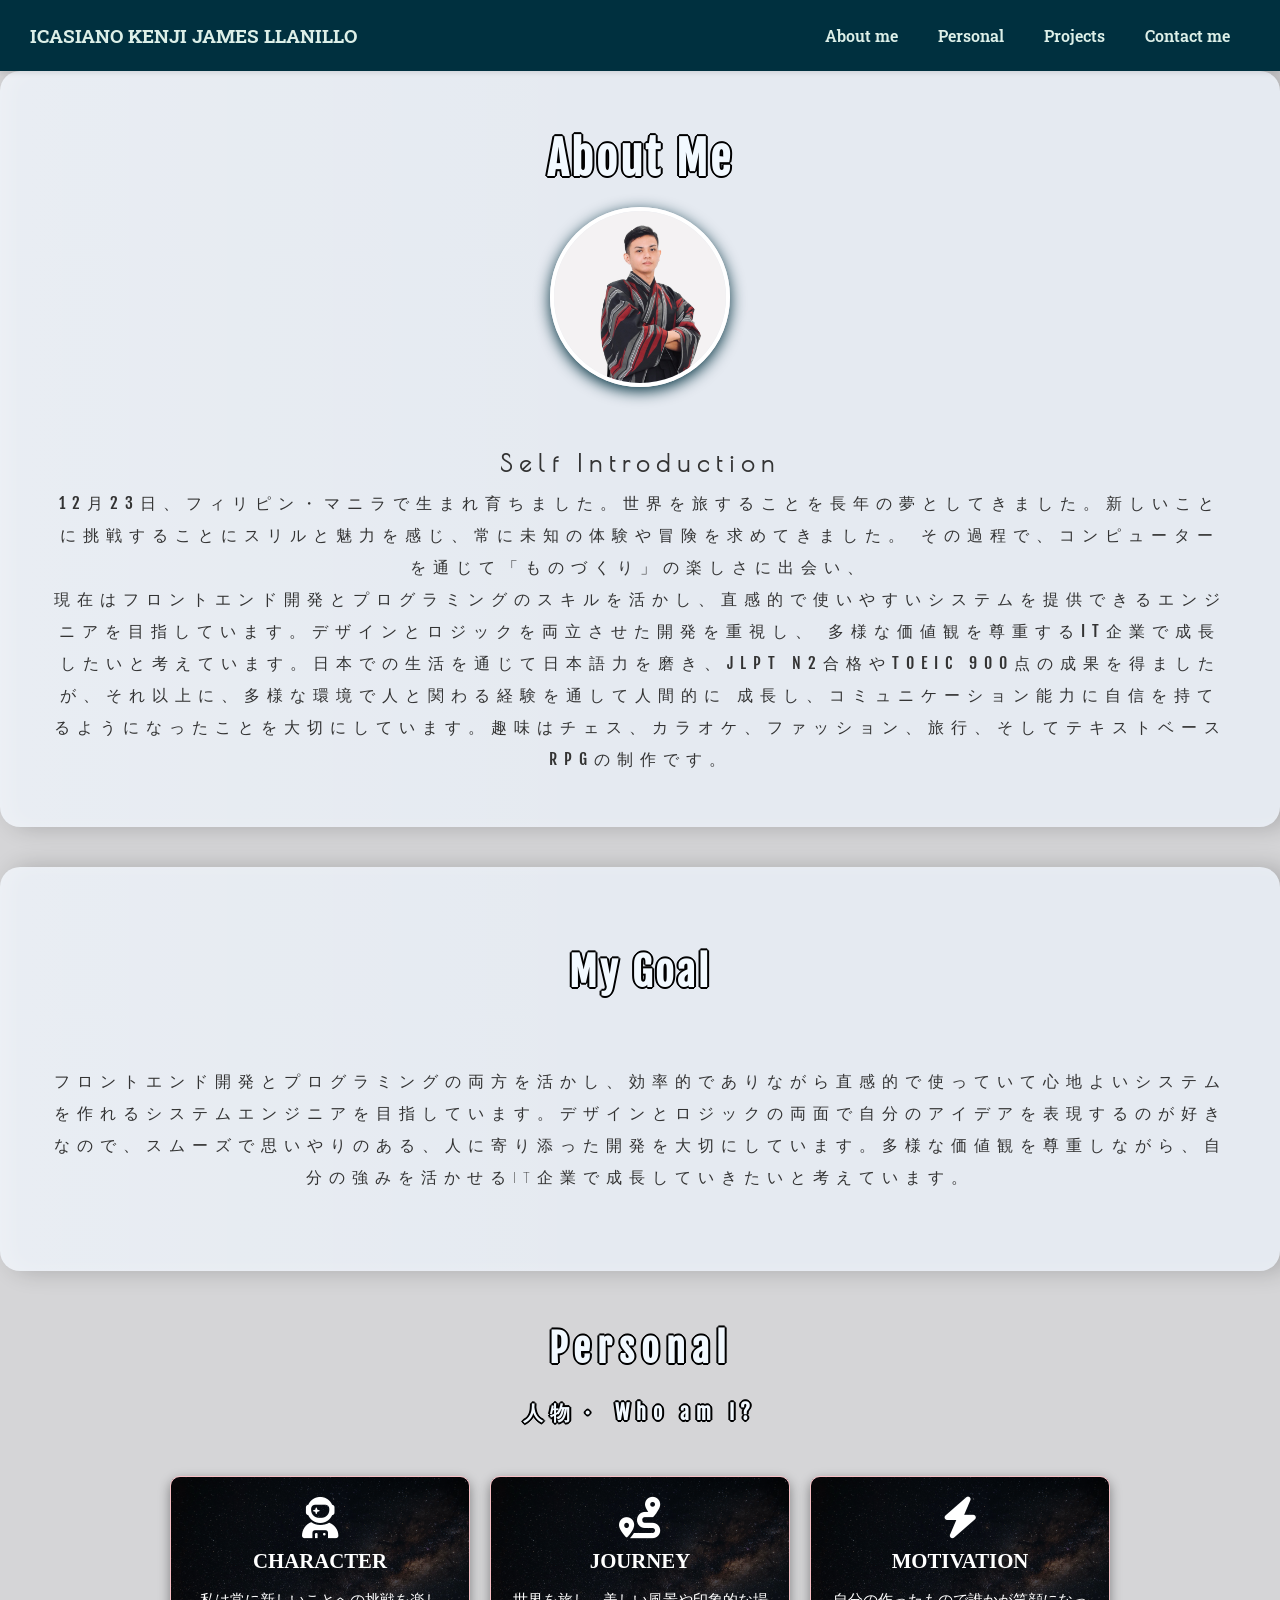
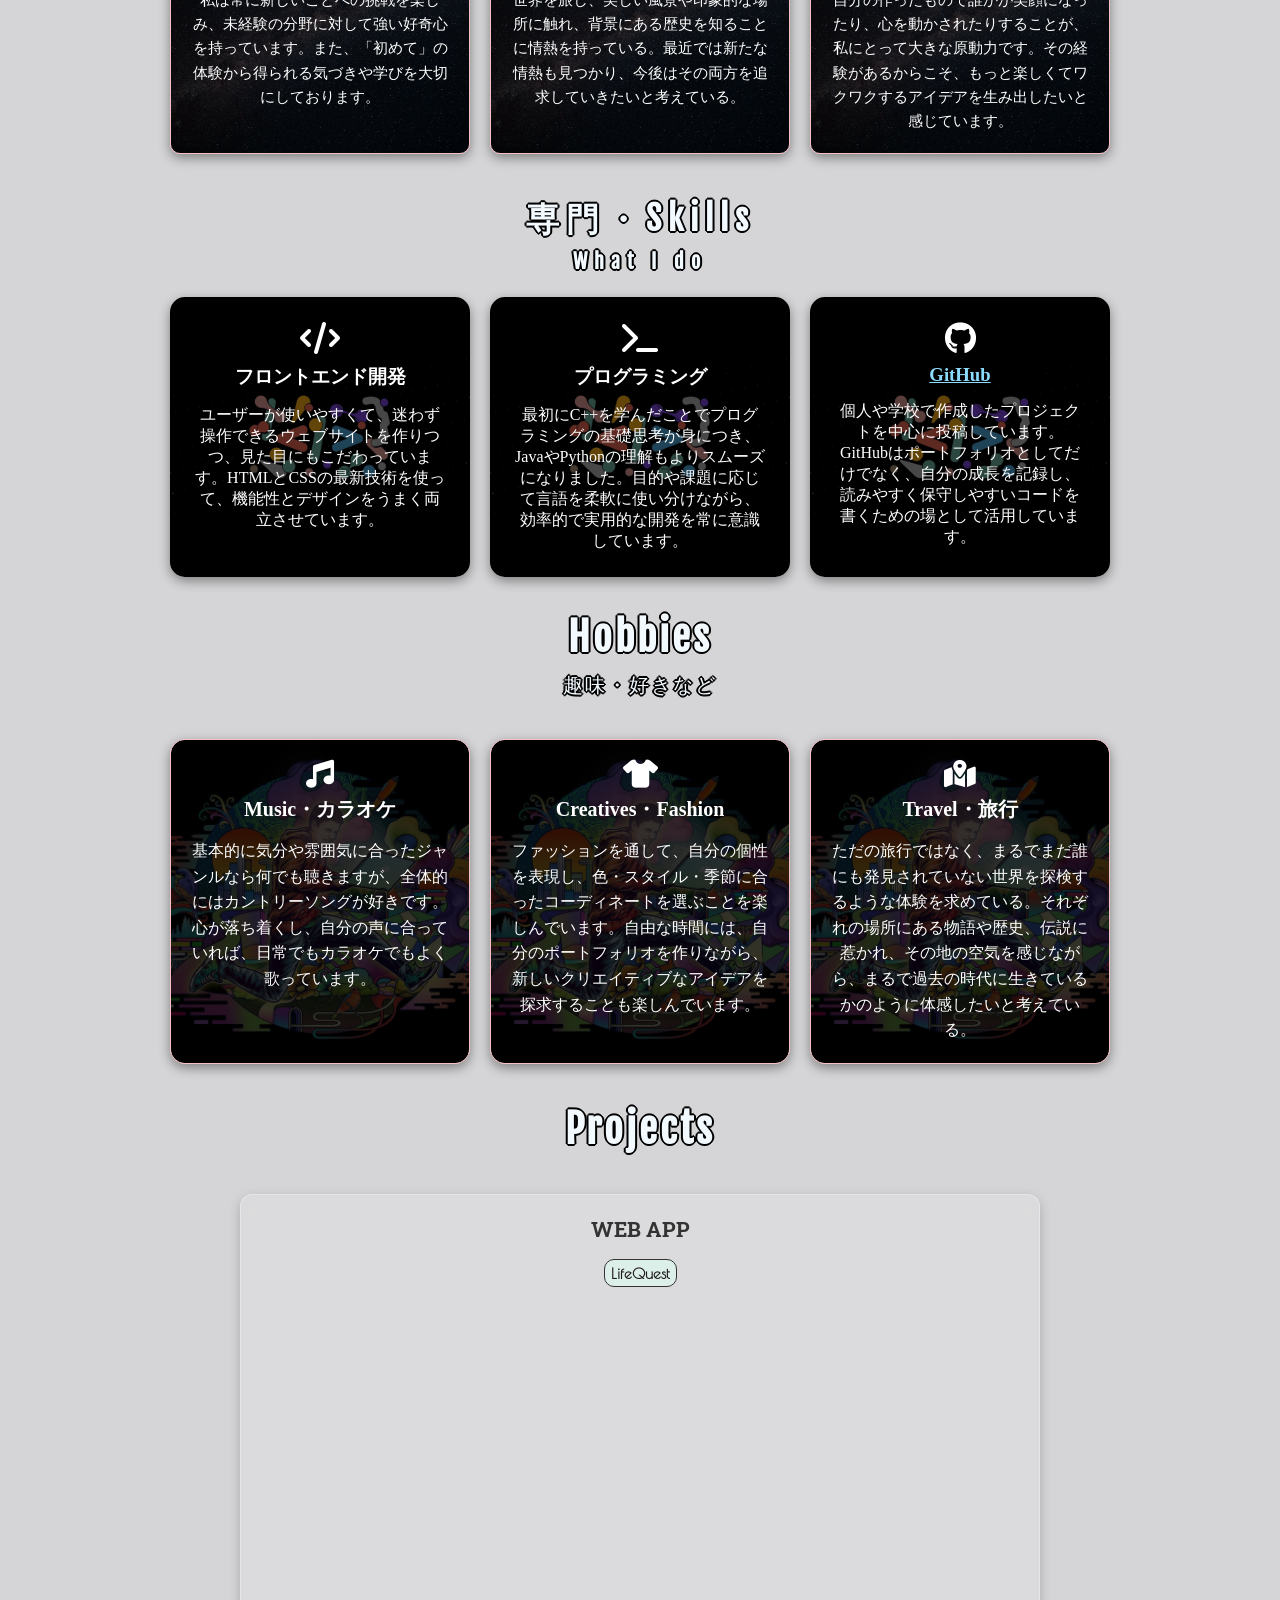
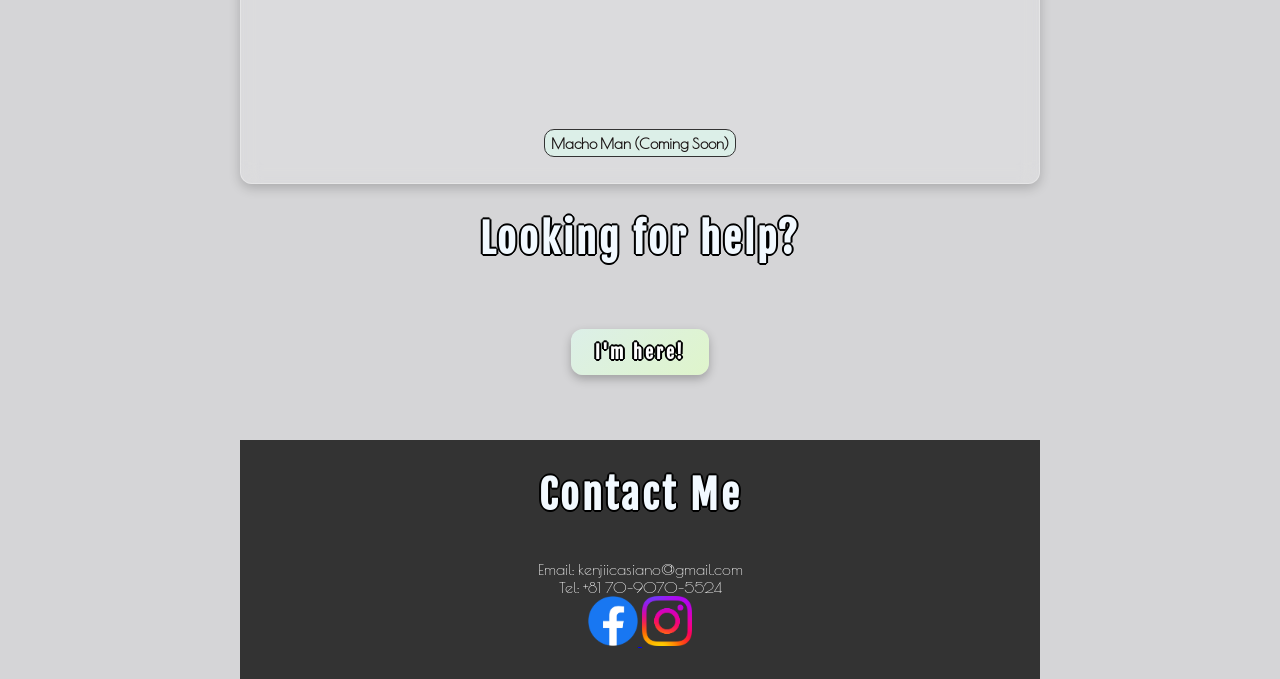
==== index.html @ 2a0ab99e "Add files via upload" ====
<!-- SE1B 2250539 Icasiano Kenji 2025/07/30  -->

<!DOCTYPE html>
<html lang="ja">
<head>
    <meta charset="UTF-8" />
    <meta name="viewport" content="width=device-width, initial-scale=1.0" />
    <link rel="stylesheet" href="/Styles/portfolio.css" />
    <link href="https://fonts.googleapis.com/css2?family=Roboto+Slab&display=swap" rel="stylesheet" />
    <link href="https://fonts.googleapis.com/css2?family=Fjalla+One&display=swap" rel="stylesheet" />
    <link href="https://fonts.googleapis.com/css2?family=Poiret+One&display=swap" rel="stylesheet" />
    <link
      rel="stylesheet"
      href="https://cdnjs.cloudflare.com/ajax/libs/font-awesome/6.5.0/css/all.min.css"
    />
    <title>Kenji's Portfolio</title>
</head>

<body>
  <header class="top-bar">
    <h2><a href="#about" class="name-link">ICASIANO KENJI JAMES LLANILLO</a></h2>

    <nav class="menu">
      <span><a href="#about">About me</a></span>
      <span><a href="#profile">Personal</a></span>
      <span><a href="#works">Projects</a></span>
      <span><a href="#me">Contact me</a></span>
    </nav>
  </header>

  <section id="about" class="introbg">
    <div class="about-text">
      <h2>About Me</h2>
    </div>
    <div class="profile-pic">
      <img src="/images/me.JPG" alt="Profile Photo" />
    </div>

    <div class="intro">
      <h2>Self Introduction</h2>
      <p>
        12月23日、フィリピン・マニラで生まれ育ちました。世界を旅することを長年の夢としてきました。新しいことに挑戦することにスリルと魅力を感じ、常に未知の体験や冒険を求めてきました。
        その過程で、コンピューターを通じて「ものづくり」の楽しさに出会い、<br>現在はフロントエンド開発とプログラミングのスキルを活かし、直感的で使いやすいシステムを提供できるエンジニアを目指しています。デザインとロジックを両立させた開発を重視し、
        多様な価値観を尊重するIT企業で成長したいと考えています。日本での生活を通じて日本語力を磨き、JLPT N2合格やTOEIC 900点の成果を得ましたが、それ以上に、多様な環境で人と関わる経験を通して人間的に
        成長し、コミュニケーション能力に自信を持てるようになったことを大切にしています。趣味はチェス、カラオケ、ファッション、旅行、そしてテキストベースRPGの制作です。
      </p>
    </div>
  </section>

  <div class="goals">
    <h1>My Goal</h1>
    <p>
      フロントエンド開発とプログラミングの両方を活かし、効率的でありながら直感的で使っていて心地よいシステムを作れるシステムエンジニアを目指しています。デザインとロジックの両面で自分のアイデアを表現するのが好きなので、スムーズで思いやりのある、人に寄り添った開発を大切にしています。多様な価値観を尊重しながら、自分の強みを活かせるIT企業で成長していきたいと考えています。
    </p>
  </div>

  <section id="profile">
    <div class="person">
      <h2>Personal</h2>
      <p><span style="font-size: 20px;">人物・ Who am I?</span></p>
    </div>

    <div class="char-container">
      <div class="char-card">
        <h3><i class="fas fa-user-astronaut"></i> CHARACTER</h3>
        <p>
          私は常に新しいことへの挑戦を楽しみ、未経験の分野に対して強い好奇心を持っています。また、「初めて」の体験から得られる気づきや学びを大切にしております。
        </p>
      </div>

      <div class="char-card">
        <h3><i class="fas fa-route"></i> JOURNEY</h3>
        <p>
          世界を旅し、美しい風景や印象的な場所に触れ、背景にある歴史を知ることに情熱を持っている。最近では新たな情熱も見つかり、今後はその両方を追求していきたいと考えている。
        </p>
      </div>

      <div class="char-card">
        <h3><i class="fas fa-bolt"></i> MOTIVATION</h3>
        <p>
          自分の作ったもので誰かが笑顔になったり、心を動かされたりすることが、私にとって大きな原動力です。その経験があるからこそ、もっと楽しくてワクワクするアイデアを生み出したいと感じています。
        </p>
      </div>
    </div>

    <div class="skills">
      <h2>専門・Skills</h2>
      <p><span style="font-size: 20px;">What I do</span></p>
    </div>

    <div class="skill-container">
      <div class="skill-card">
        <i class="fas fa-code skill-icon"></i>
        <h3>フロントエンド開発</h3>
        <p>
          ユーザーが使いやすくて、迷わず操作できるウェブサイトを作りつつ、見た目にもこだわっています。HTMLとCSSの最新技術を使って、機能性とデザインをうまく両立させています。
        </p>
      </div>

      <div class="skill-card">
        <i class="fas fa-terminal skill-icon"></i>
        <h3>プログラミング</h3>
        <p>
          最初にC++を学んだことでプログラミングの基礎思考が身につき、JavaやPythonの理解もよりスムーズになりました。目的や課題に応じて言語を柔軟に使い分けながら、効率的で実用的な開発を常に意識しています。
        </p>
      </div>

      <div class="skill-card">
        <i class="fab fa-github skill-icon"></i>
        <h3><a href="https://github.com/kenchad23?tab=projects" target="_blank">GitHub</a></h3>
        <p>
          個人や学校で作成したプロジェクトを中心に投稿しています。GitHubはポートフォリオとしてだけでなく、自分の成長を記録し、読みやすく保守しやすいコードを書くための場として活用しています。
        </p>
      </div>
    </div>

    <section id="hobbies">
    <section class="section-title-container">
        <h2 class="section-title">Hobbies</h2>
            <p><span style="font-size: 20px;">趣味・好きなど</span></p>
    </section>
      <div class="hobby-container">
        <div class="hobby-card">
          <h3><i class="fas fa-music"></i> Music・カラオケ</h3>
          <p>
            基本的に気分や雰囲気に合ったジャンルなら何でも聴きますが、全体的にはカントリーソングが好きです。心が落ち着くし、自分の声に合っていれば、日常でもカラオケでもよく歌っています。
          </p>
        </div>

        <div class="hobby-card">
          <h3><i class="fas fa-shirt"></i> Creatives・Fashion</h3>
          <p>
            ファッションを通して、自分の個性を表現し、色・スタイル・季節に合ったコーディネートを選ぶことを楽しんでいます。自由な時間には、自分のポートフォリオを作りながら、新しいクリエイティブなアイデアを探求することも楽しんでいます。
          </p>
        </div>

        <div class="hobby-card">
          <h3><i class="fas fa-map-marked-alt"></i> Travel・旅行</h3>
          <p>
            ただの旅行ではなく、まるでまだ誰にも発見されていない世界を探検するような体験を求めている。それぞれの場所にある物語や歴史、伝説に惹かれ、その地の空気を感じながら、まるで過去の時代に生きているかのように体感したいと考えている。
          </p>
        </div>
      </div>
    </section>
  </section>

  <section id="works" class="projects">
    <h2>Projects</h2>

    <div class="project-card java">
  <h3>WEB APP</h3>

  <div class="project-tags">
    <div class="project-title">LifeQuest</div>
  </div>

  <!-- YouTube Video -->
  <div class="project-video">
    <iframe 
      width="560" 
      height="315" 
      src="https://www.youtube.com/embed/CBwhjNCjT94"
      title="LifeQuest Demo"
      frameborder="0"
      allow="accelerometer; autoplay; clipboard-write; encrypted-media; gyroscope; picture-in-picture"
      allowfullscreen>
    </iframe>
  </div>

  <div class="project-tags">
    <div class="project-title">Macho Man (Coming Soon)</div>
  </div>
</div>

  <section id="me" class="help">
    <h2>Looking for help?</h2>
    <h2><a href="#">I'm here!</a></h2>
  </section>

  <footer>
    <section class="contact">
      <h2>Contact Me</h2>
      <p>Email: kenjiicasiano@gmail.com</p>
      <p>Tel: +81 70-9070-5524</p>
      <div class="socials">
        <a href="https://www.facebook.com/kenjiicasiano/" target="_blank">
          <img src="/images/facebook.png" alt="facebook icon" width="50" height="50" />
        </a>
        <a href="https://www.instagram.com/_kenn.jii/" target="_blank">
          <img src="/images/instagram.png" alt="instagram icon" width="50" height="50" />
        </a>
      </div>
    </section>
  </footer>
</body>
</html>
---- Styles/portfolio.css ----
/*<!-- SE1B 2250539 Icasiano Kenji 2025/6/011  -->*/

* {
  margin: 0;
  padding: 0;
  box-sizing: border-box;
}

html {
  scroll-behavior: smooth;
}

body {
  background-color: #d5d5d7; /* Change this to any color you want */
}

.name-link {
  text-decoration: none;
  color: #dcefe8;
  font-family: 'Roboto Slab', serif;
}

.top-bar {
  position: sticky;
  top: 0;
  display: flex;
  justify-content: space-between; /*name to the left, menu to the right */
  align-items: center;
  padding: 5px 30px;
  background-color: #00303f;
  box-shadow: 0 2px 5px rgba(0,0,0,0.1); /* subtle shadow */
  z-index: 1000;
}

.top-bar h2 {
  margin: 0;
  font-size: 1.2rem;
}

.menu {
  display: flex; /* make menu items horizontal */
}

.menu span {
  margin: 20px;
} 

.menu a {
  text-decoration: none; 
  color: #dcefe8;
  font-weight: 600;
  transition: color 0.3s ease;
  font-family: 'Roboto Slab', serif;
}


.profile-pic {
  text-align: center;
  margin-bottom: 30px; /* Space below the image */
  display: flex;
  justify-content: center;
  margin-top: 20px; /* optional: adjust spacing */
}

.profile-pic img {
  width: 180px;
  height: 180px;
  object-fit: cover;
  border-radius: 50%;
  border: 4px solid white; /* Optional */
  object-position: top; /* brings the face/upper body into view */
  box-shadow: 0 4px 15px #00303f; /* custom dark teal shadow */
}

.about-text {
  font-weight: bold;    
  font-family: 'Fjalla One', sans-serif;
  font-size: 30px;
  color: #f2f9ff;
  width: 80%;
  margin: 30px auto 0 auto;
  margin-bottom: 20px;
  text-align: center;
  letter-spacing: 3px;
  text-shadow:
    1px 1px 0 black,
   -1px 1px 0 black,
    1px -1px 0 black,
   -1px -1px 0 black,
    0 2px 0 black,
    2px 0 0 black,
   -2px 0 0 black,
    0 -2px 0 black;
}

.goals h1 {
  padding: 20px;
  margin: 30px auto auto;
  width: 80%;
  text-align: center;
  letter-spacing: 3px;
  font-weight: bold;    
  font-family: 'Fjalla One', sans-serif;
  font-size: 40px;
  color: #f2f9ff;
  text-shadow:
    1px 1px 0 black,
   -1px 1px 0 black,
    1px -1px 0 black,
   -1px -1px 0 black,
    0 2px 0 black,
    2px 0 0 black,
   -2px 0 0 black,
    0 -2px 0 black;
}

.goals {
  padding: 30px;
  background-color: #edf4ff; 
  background: linear-gradient(to right, rgba(255, 255, 255, 0.15), rgba(255, 255, 255, 0) 50%), #e5eaf1;
  box-shadow:
    inset 10px 0 20px rgba(255, 255, 255, 0.2),
    10px 0 25px rgba(0, 0, 0, 0.2);
  border-radius: 20px;
  margin-top: 40px;
  margin-bottom: 40px;
}

.goals p {
  padding: 40px 20px;
  text-align: center;
  font-size: 1rem;
  letter-spacing: 7px;
  line-height: 2;
  font-family: 'Poiret One', sans-serif;
  margin: 8px 0;
  color: #333;
  display: inline-block;
}

.introbg {
  padding: 30px;
  background-color: #1a1a1a; 
  background: linear-gradient(to right, rgba(255, 255, 255, 0.15), rgba(255, 255, 255, 0) 50%), #e5eaf1;
  box-shadow:
    inset 10px 0 20px rgba(255, 255, 255, 0.2),
    10px 0 25px rgba(0, 0, 0, 0.2);
  border-radius: 20px;
  margin-bottom: 40px;
}

.intro {
  padding: 20px;
  text-align: center;
  font-size: 1rem;
  letter-spacing: 7px;
  line-height: 2;
  font-family: 'Poiret One', sans-serif;
  margin: 2px 0;
  color: #333;
  display: inline-block;   
}

.intro p {
  font-family: 'Fjalla One', sans-serif;
}

.person {
  text-align: center;
  font-family: 'Fjalla One', sans-serif;
  letter-spacing: 7px;
  line-height: 2;
  color: #f2f9ff;
  font-size: 25px;
  font-weight: bold; 
  text-shadow:
    1px 1px 0 black,
   -1px 1px 0 black,
    1px -1px 0 black,
   -1px -1px 0 black,
    0 2px 0 black,
    2px 0 0 black,
   -2px 0 0 black,
    0 -2px 0 black;
}

.char-container {
  display: flex;
  justify-content: center;
  gap: 20px;
  flex-wrap: wrap; /* makes it responsive */
  margin: 40px auto;
  max-width: 1200px;
}

.char-card {
  position: relative;
  background-image: url('/images/space.jpg');
  background-size: cover;
  background-repeat: no-repeat;
  background-position: center;
  border-radius: 10px;
  padding: 20px;
  width: 300px;
  box-shadow: 0 4px 12px rgba(0, 0, 0, 0.4);
  text-align: center;
  border: 1px solid #f8bfc4;
  overflow: hidden; /* required for overlay */
}

.char-card::before {
  content: "";
  position: absolute;
  inset: 0;
  background-color: rgba(0, 0, 0, 0.6); /* dark overlay */
  border-radius: 10px;
  z-index: 0;
}

.char-card * {
  position: relative;
  z-index: 1;
  color: #fff; /* text remains readable */
}

.char-card:hover {
  animation: bounce 0.5s ease;
}

@keyframes bounce {
  0%, 100% {
    transform: translateY(0);
  }
  50% {
    transform: translateY(-15px);
  }
}

.char-card h3 {
  font-size: 1.3em;
  color: #ffffff;
  margin-bottom: 15px;
}

.char-card h3 i {
  display: block;
  font-size: 2em;
  margin-bottom: 10px;
  color: #ffffff;
}

.char-card p {
  font-size: 0.95em;
  line-height: 1.6;
  color: #ffffff;
}

.skills  {
  text-align: center;
  font-family: 'Fjalla One', sans-serif;
  letter-spacing: 7px;
  line-height: 1.5;
  color: #f2f9ff;
  font-size: 22px;
  font-weight: bold; 
  text-shadow:
    1px 1px 0 black,
   -1px 1px 0 black,
    1px -1px 0 black,
   -1px -1px 0 black,
    0 2px 0 black,
    2px 0 0 black,
   -2px 0 0 black,
    0 -2px 0 black;    
}

.skill-card h3 i {
  margin-right: 8px;
}

.skill-container {
  display: flex;
  justify-content: center;
  flex-wrap: wrap;
  gap: 20px;
  padding: 20px;
}

.skill-card {
  position: relative;
  width: 300px;
  padding: 20px;
  border-radius: 15px;
  border: 5px solid transparent;
  background-image: url('/images/code.jpg');
  background-size: cover;
  background-position: center;
  box-shadow: 0 4px 12px rgba(0, 0, 0, 0.4);
  overflow: hidden;
  transition: transform 0.3s ease;
  text-align: center;
  margin-bottom: 15px;
}

.skill-card p {
  margin-top: 15px; /* Or use both top and bottom if needed */
}

.skill-icon {
  display: inline-block;
  font-size: 2rem;
  margin-bottom: 10px;
  color: #fff;
}

/* dark overlay on content */
.skill-card::before {
  content: "";
  position: absolute;
  inset: 0;
  background-color: rgba(0, 0, 0, 0.6);
  border-radius: 10px;
  z-index: 0;
}

.skill-card * {
  position: relative;
  z-index: 1;
  color: #fff;
}

.skill-card a {
  color: #8cdcff;
  text-decoration: underline;
}

.skill-card:hover {
  animation: bounce 0.6s;
}

@keyframes bounce {
  0%   { transform: translateY(0); }
  30%  { transform: translateY(-10px); }
  60%  { transform: translateY(5px); }
  100% { transform: translateY(0); }
}

.hobby-container {
  display: flex;
  flex-wrap: wrap;
  gap: 20px;
  justify-content: center;
  margin-top: 40px;
}

.hobby-card {
  position: relative;
  width: 300px;
  padding: 20px;
  border-radius: 15px;
  background-image: url('/images/life2.jpg');
  background-size: cover;
  background-position: center;
  box-shadow: 0 4px 12px rgba(0, 0, 0, 0.4);
  overflow: hidden;
  border: 1px solid #f8bfc4;
  transition: transform 0.3s ease;
  text-align: center;
}

.section-title {
  text-align: center;
  font-family: 'Fjalla One', sans-serif;
  font-size: 2.5rem;
  color: #f2f9ff;
  letter-spacing: 3px;
  margin-bottom: 10px; /* space below the h1 */
  text-shadow:
    1px 1px 0 black,
   -1px 1px 0 black,
    1px -1px 0 black,
   -1px -1px 0 black,
    0 2px 0 black,
    2px 0 0 black,
   -2px 0 0 black,
    0 -2px 0 black;
}

.section-title + p {
  text-align: center;
  font-family: 'Fjalla One', sans-serif;
  font-size: 1.2rem;  /* adjust to your liking */
  color: #f2f9ff;
  letter-spacing: 2px;
  margin-top: 0; /* no extra space above */
  text-shadow:
    1px 1px 0 black,
   -1px 1px 0 black,
    1px -1px 0 black,
   -1px -1px 0 black,
    0 2px 0 black,
    2px 0 0 black,
   -2px 0 0 black,
    0 -2px 0 black;
}

.hobby-card::before {
  content: "";
  position: absolute;
  inset: 0;
  background-color: rgba(0, 0, 0, 0.8);
  border-radius: 15px;
  z-index: 0;
}

.hobby-card * {
  position: relative;
  z-index: 1;
  color: #fff;
}

.hobby-card h3 {
  font-size: 20px;
  margin-bottom: 15px;
}

.hobby-card i {
  display: block;
  font-size: 28px;
  margin-bottom: 8px;
  color: #fff;
}

.hobby-card p {
  line-height: 1.6;
}

.hobby-card:hover {
  transform: translateY(-10px);
}

.projects {
  max-width: 800px;
  width: 90%;
  margin: 0 auto;
  text-align: center;
  font-family: 'Poiret One', sans-serif;
  margin-top: 40px;
}

.projects h2 {
  text-align: center;
  font-size: 2.5rem;
  margin-bottom: 40px;
  font-family: 'Fjalla One', sans-serif;
  color: #f2f9ff;
  letter-spacing: 3px;
  text-shadow:
    1px 1px 0 black,
   -1px 1px 0 black,
    1px -1px 0 black,
   -1px -1px 0 black,
    0 2px 0 black,
    2px 0 0 black,
   -2px 0 0 black,
    0 -2px 0 black;
}

.project-card {
  text-align: center;
  background: rgba(255, 255, 255, 0.15); /* translucent white */
  backdrop-filter: blur(10px); /* glass effect */
  -webkit-backdrop-filter: blur(10px); /* Safari support */
  border-radius: 12px;
  padding: 20px;
  margin-bottom: 30px;
  box-shadow: 0 4px 12px rgba(0, 0, 0, 0.2);
  border: 1px solid rgba(255, 255, 255, 0.3);
  transition: transform 0.3s ease, box-shadow 0.3s ease;
}

.project-card h3 {
  text-align: center;
  margin-top: 0;
  color: #333333;
  font-size: 1.3rem;
  font-family: 'Roboto Slab', serif;
}

.project-title {
  padding: 4px 6px;
  text-align: center;
  font-size: 0.95rem;
  margin: 6px 5px;
  color: #1C1616; /* darker text color for contrast */
  background-color: #dcefe8; 
  border: 1px solid #333333; /* color border */
  border-radius: 10px;
  display: inline-block;
  font-weight: bold;
}

.project-tags {
  text-align: center; /* centers the inline-block children */
  margin-top: 10px;
}

.project-title:hover {
  background-color: #DFF5CB;  
  color: #333333;
}

.help {
  color: #f2f9ff;
  text-align: center;
  letter-spacing: 3px;
  text-decoration: none;
  text-shadow:
    1px 1px 0 black,
   -1px 1px 0 black,
    1px -1px 0 black,
   -1px -1px 0 black,
    0 2px 0 black,
    2px 0 0 black,
   -2px 0 0 black,
    0 -2px 0 black;
}

.contact {
  text-align: center;
}

.help h2 a {
  display: inline-block;
  padding: 12px 24px;
  font-size: 1.1rem;
  font-weight: bold;
  color: #fff;
  background: linear-gradient(135deg, #dcefe8, #DFF5CB); /* blue to teal gradient */
  border: none;
  border-radius: 12px;
  text-decoration: none;
  box-shadow: 0 4px 10px rgba(0, 0, 0, 0.25);
  transition: all 0.3s ease;
  margin-top: 25px;
  margin-bottom: 25px;
}

.help h2 a:hover {
  background: linear-gradient(135deg, #dcefe8, #009fa3);
  transform: scale(1.05);
  box-shadow: 0 6px 15px rgba(0, 0, 0, 0.3);
}

footer {
  background-color: #333;
  color: white;
  padding: 30px 0;
  text-align: center;
  width: 100%;
}


.project-video {
  margin-top: 20px;
  display: flex;
  justify-content: center;
}

.project-video iframe {
  width: 100%;
  max-width: 700px;
  height: 400px;
  border-radius: 10px;
}
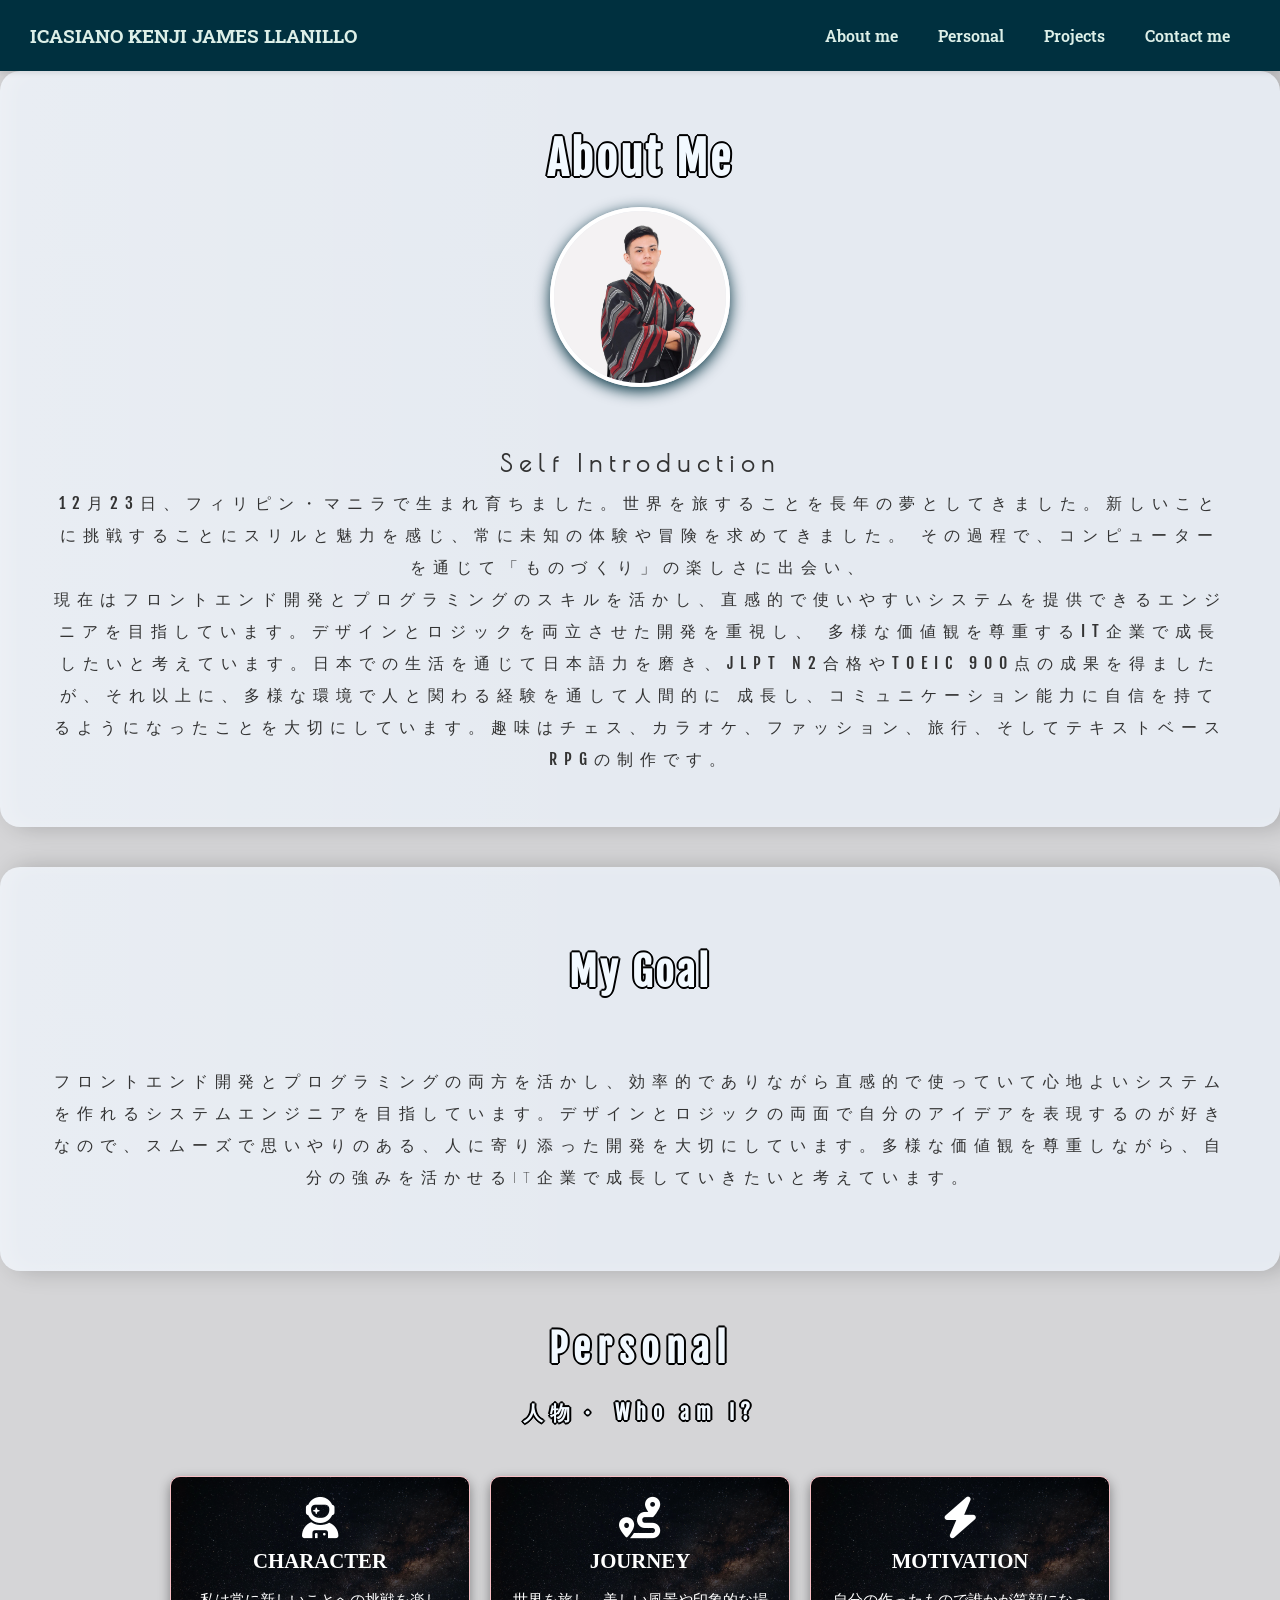
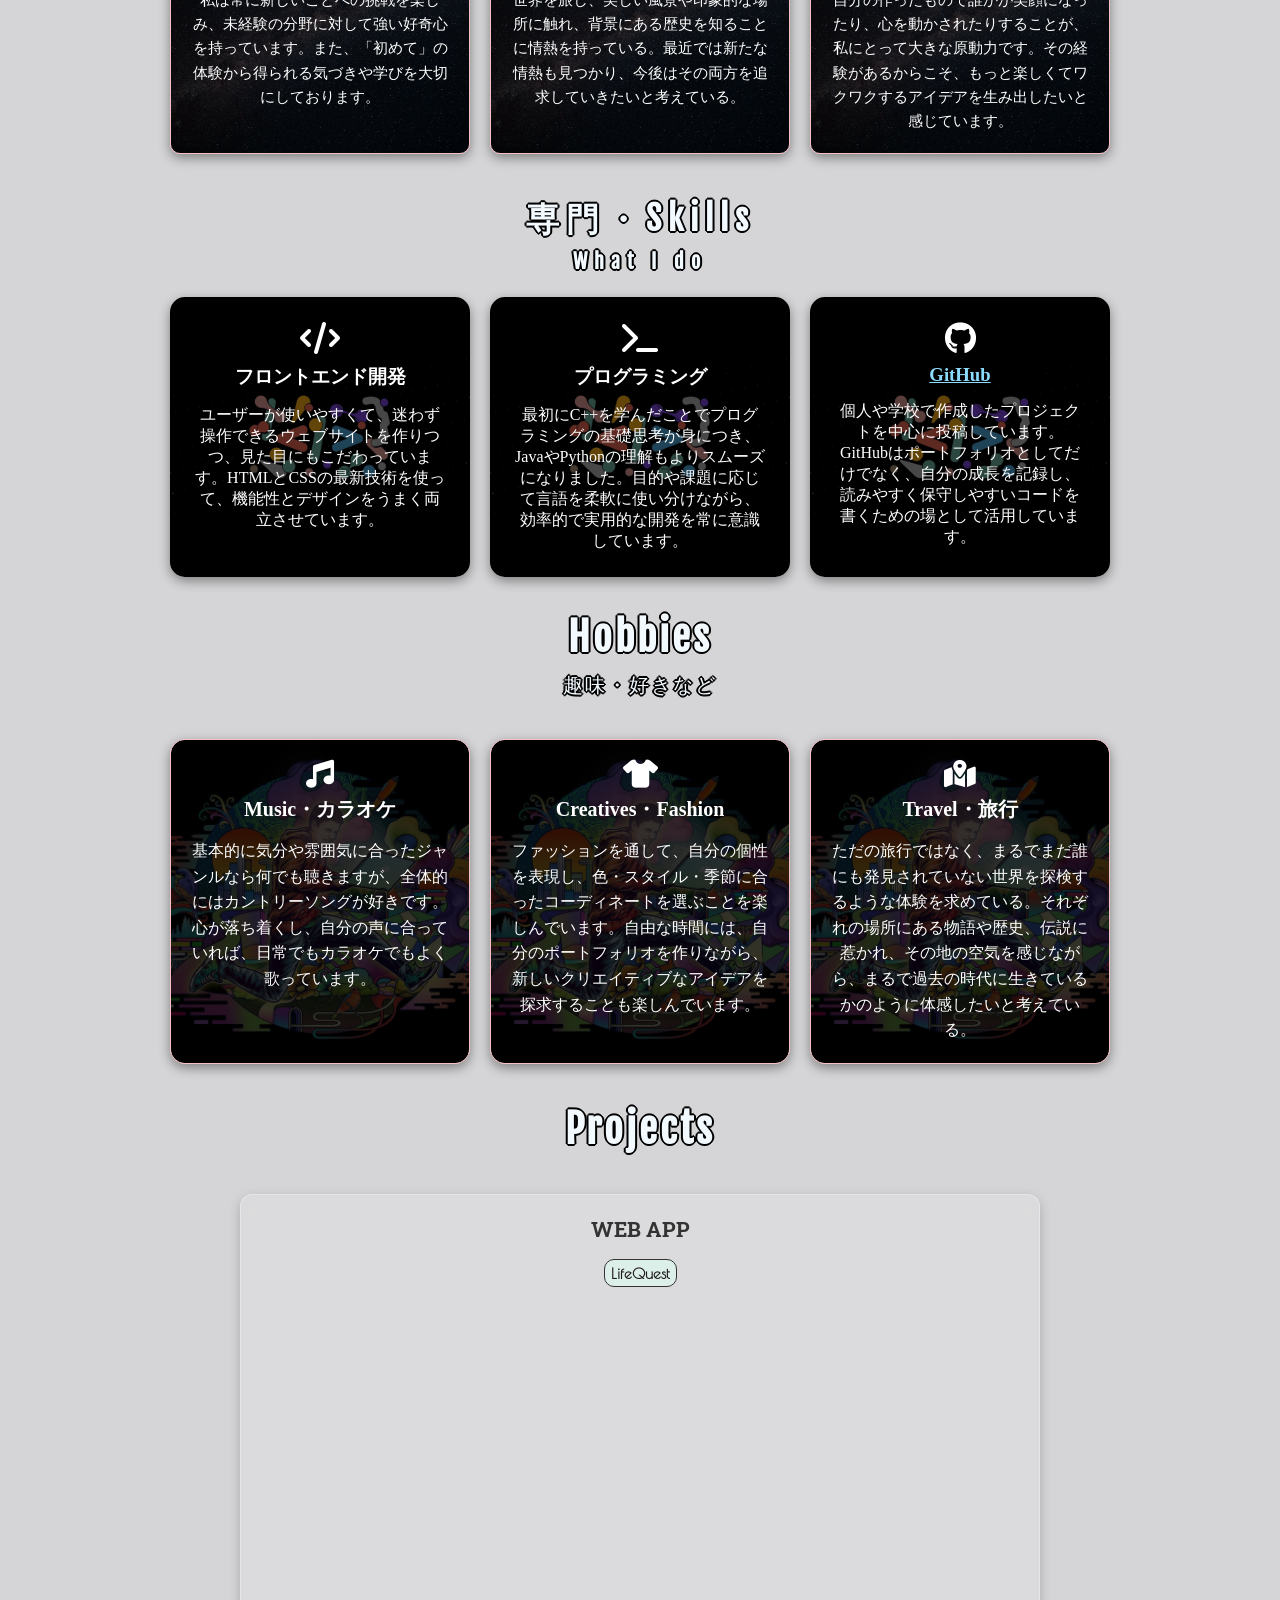
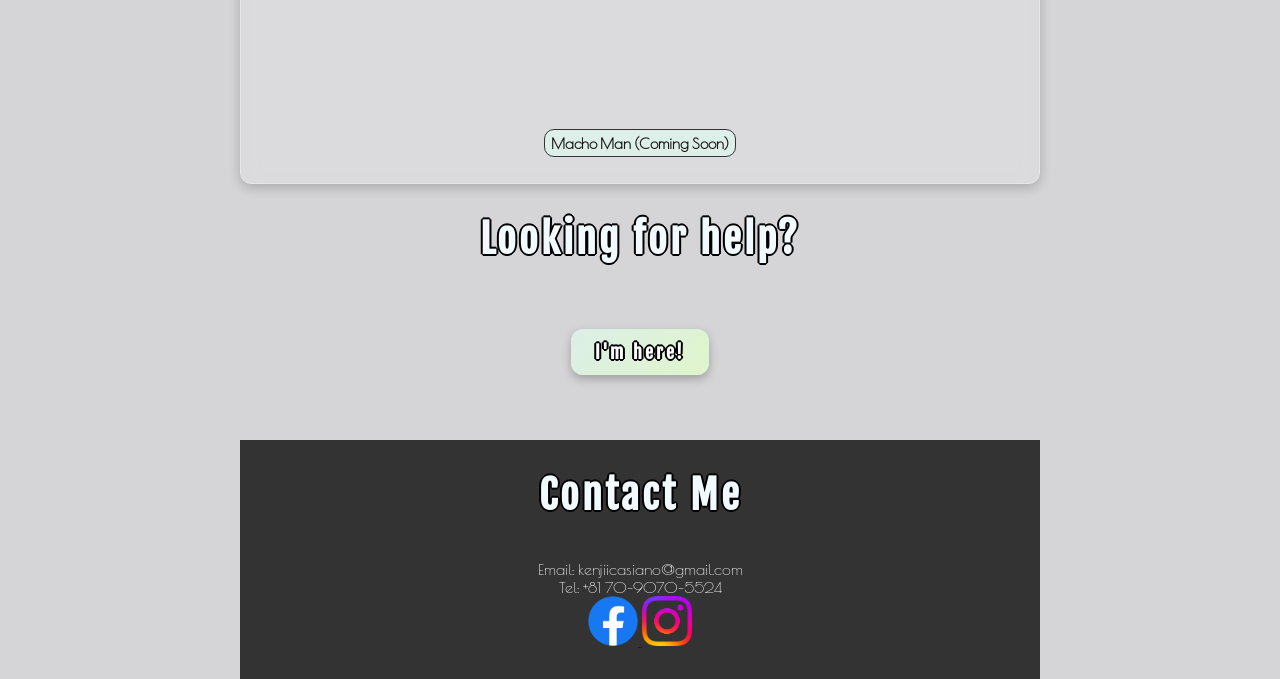
==== commit 74b401ab: "Update index.html" ====
--- a/index.html
+++ b/index.html
@@ -5,7 +5,7 @@
 <head>
     <meta charset="UTF-8" />
     <meta name="viewport" content="width=device-width, initial-scale=1.0" />
-    <link rel="stylesheet" href="/Styles/portfolio.css" />
+    <link rel="stylesheet" href="Styles/portfolio.css" />
     <link href="https://fonts.googleapis.com/css2?family=Roboto+Slab&display=swap" rel="stylesheet" />
     <link href="https://fonts.googleapis.com/css2?family=Fjalla+One&display=swap" rel="stylesheet" />
     <link href="https://fonts.googleapis.com/css2?family=Poiret+One&display=swap" rel="stylesheet" />
@@ -33,7 +33,7 @@
       <h2>About Me</h2>
     </div>
     <div class="profile-pic">
-      <img src="/images/me.JPG" alt="Profile Photo" />
+      <img src="images/me.JPG" alt="Profile Photo" />
     </div>
 
     <div class="intro">
@@ -184,13 +184,15 @@
       <p>Tel: +81 70-9070-5524</p>
       <div class="socials">
         <a href="https://www.facebook.com/kenjiicasiano/" target="_blank">
-          <img src="/images/facebook.png" alt="facebook icon" width="50" height="50" />
+          <img src="images/facebook.png" alt="facebook icon" width="50" height="50" />
         </a>
         <a href="https://www.instagram.com/_kenn.jii/" target="_blank">
-          <img src="/images/instagram.png" alt="instagram icon" width="50" height="50" />
+          <img src="images/instagram.png" alt="instagram icon" width="50" height="50" />
         </a>
       </div>
     </section>
   </footer>
 </body>
 </html>
+
+
